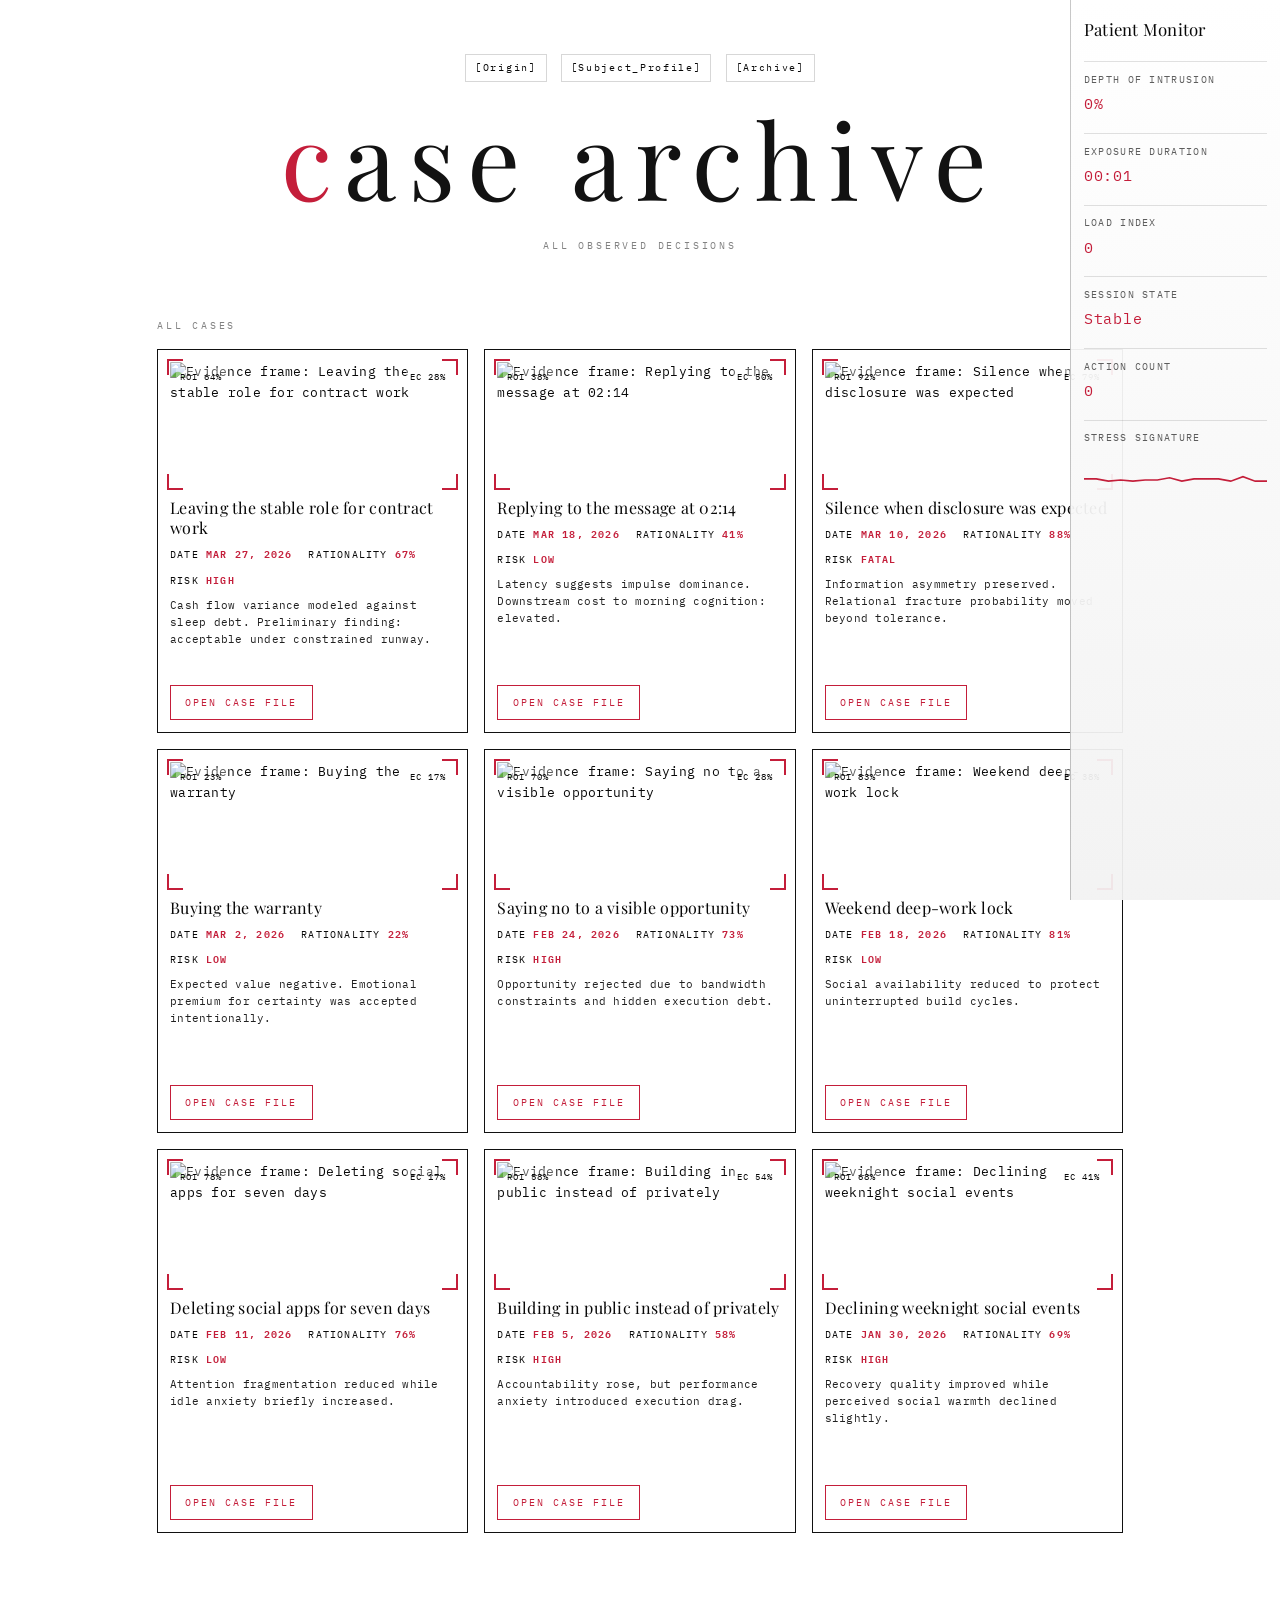
==== archive.html @ 4c3461e7 "feat: implement Subject 0013 rebrand and content-driven static pages (home, archive, post, profile)" ====
<!DOCTYPE html>
<html lang="en">
<head>
  <meta charset="UTF-8" />
  <meta name="viewport" content="width=device-width, initial-scale=1.0" />
  <title>「subject 0013」 - Archive</title>
  <link rel="preconnect" href="https://fonts.googleapis.com" />
  <link rel="preconnect" href="https://fonts.gstatic.com" crossorigin />
  <link href="https://fonts.googleapis.com/css2?family=IBM+Plex+Mono:ital,wght@0,400;0,500;0,600;1,400&family=Playfair+Display:ital,wght@0,300;0,400;0,500;1,300&display=swap" rel="stylesheet" />
  <link rel="stylesheet" href="styles/main.css" />
</head>
<body data-page="archive">
  <aside class="bio-bar" aria-label="Biometric sidebar">
    <h2 class="bio-title">Patient Monitor</h2>
    <div class="bio-block">
      <p class="bio-label">Depth of Intrusion</p>
      <p class="bio-value"><span id="depthValue">0</span>%</p>
    </div>
    <div class="bio-block">
      <p class="bio-label">Exposure Duration</p>
      <p class="bio-value"><span id="timeValue">00:00</span></p>
    </div>
    <div class="bio-block">
      <p class="bio-label">Load Index</p>
      <p class="bio-value"><span id="loadValue">0</span></p>
    </div>
    <div class="bio-block">
      <p class="bio-label">Session State</p>
      <p class="bio-value"><span id="stateValue">Stable</span></p>
    </div>
    <div class="bio-block">
      <p class="bio-label">Action Count</p>
      <p class="bio-value"><span id="actionValue">0</span></p>
    </div>
    <div class="bio-block">
      <p class="bio-label">Stress Signature</p>
      <svg class="stress-svg" viewBox="0 0 180 50" preserveAspectRatio="none" aria-hidden="true">
        <path id="stressPath" d="M0 25 L20 25 L28 8 L36 43 L44 10 L52 37 L60 25 L180 25"></path>
      </svg>
    </div>
    <div class="bio-ticker" id="bioTicker" data-ticker="Status: Subject Analyzing... Stress Level: Nominal... Depth Reading: Active..." aria-label="Live monitoring ticker"></div>
  </aside>

  <div class="wrap">
    <header class="hero" id="origin">
      <nav class="clinical-nav" id="terminalMenu">
        <a href="index.html" class="clinical-link boot-link">[Origin]</a>
        <a href="profile.html" class="clinical-link boot-link">[Subject_Profile]</a>
        <a href="archive.html" class="clinical-link boot-link">[Archive]</a>
      </nav>
      <h1 class="hero-title">case archive</h1>
      <p class="eye-label">All observed decisions</p>
    </header>

    <main class="main">
      <p class="section-label">All Cases</p>
      <div class="cards" id="archiveCards"></div>
    </main>
  </div>

  <div class="risk-modal" id="riskModal" role="dialog" aria-modal="true" aria-labelledby="riskQuestion" hidden>
    <div class="risk-panel">
      <p id="riskQuestion">Is the outcome worth the damage?</p>
      <div class="risk-actions">
        <button type="button" id="riskAccept">[Accept]</button>
        <button type="button" id="riskRecalculate">[Recalculate]</button>
      </div>
    </div>
  </div>
  <div class="static-overlay" id="staticOverlay" aria-hidden="true"></div>
  <script type="module" src="js/main.js"></script>
</body>
</html>
---- styles/main.css ----
@import url("./base/variables.css");
@import url("./base/reset.css");
@import url("./base/typography.css");
@import url("./layout/shell.css");
@import url("./layout/navigation.css");
@import url("./layout/biometric.css");
@import url("./components/cards.css");
@import url("./components/simulator.css");
@import url("./components/modals.css");
@import url("./components/post.css");
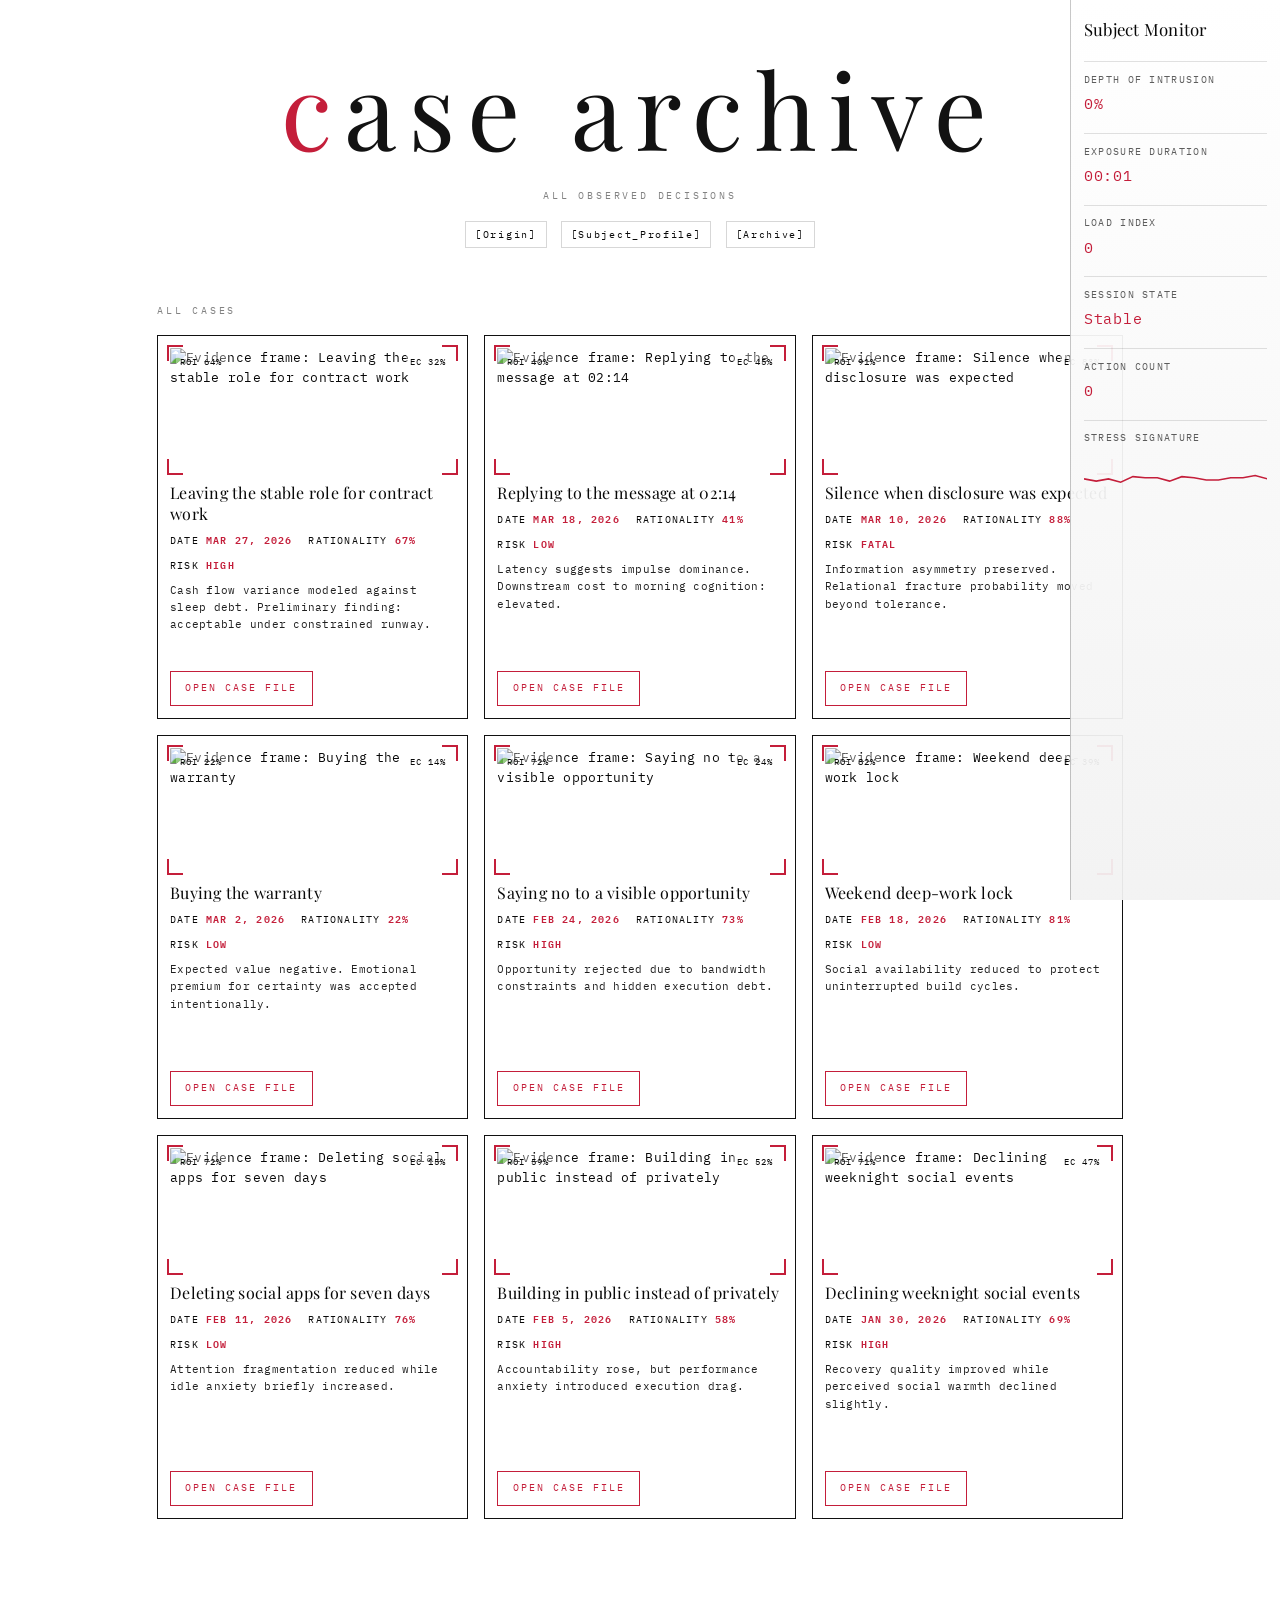
==== commit e5e7017a: "Polish mobile layout and remove redundant nav code" ====
--- a/archive.html
+++ b/archive.html
@@ -11,7 +11,7 @@
 </head>
 <body data-page="archive">
   <aside class="bio-bar" aria-label="Biometric sidebar">
-    <h2 class="bio-title">Patient Monitor</h2>
+    <h2 class="bio-title">Subject Monitor</h2>
     <div class="bio-block">
       <p class="bio-label">Depth of Intrusion</p>
       <p class="bio-value"><span id="depthValue">0</span>%</p>
@@ -43,13 +43,13 @@
 
   <div class="wrap">
     <header class="hero" id="origin">
-      <nav class="clinical-nav" id="terminalMenu">
+      <h1 class="hero-title">case archive</h1>
+      <p class="eye-label">All observed decisions</p>
+      <nav class="clinical-nav">
         <a href="index.html" class="clinical-link boot-link">[Origin]</a>
         <a href="profile.html" class="clinical-link boot-link">[Subject_Profile]</a>
         <a href="archive.html" class="clinical-link boot-link">[Archive]</a>
       </nav>
-      <h1 class="hero-title">case archive</h1>
-      <p class="eye-label">All observed decisions</p>
     </header>
 
     <main class="main">
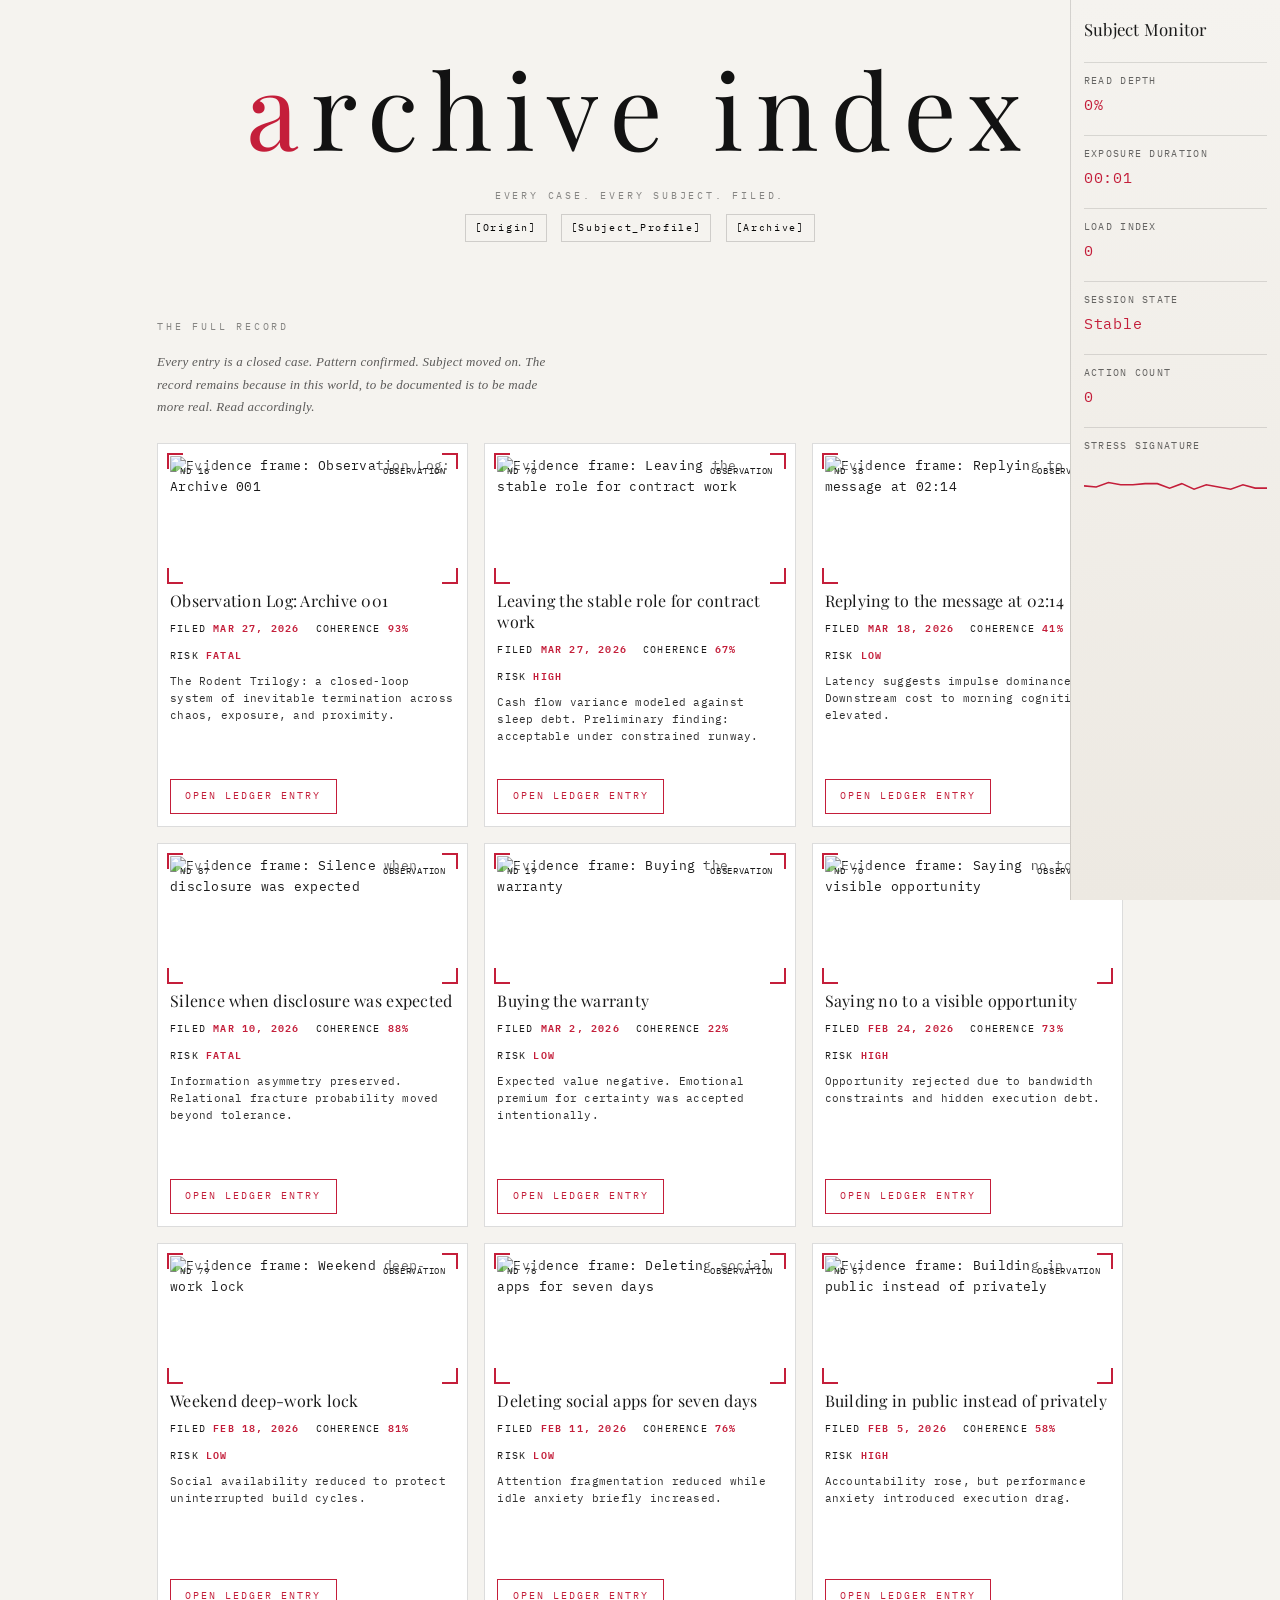
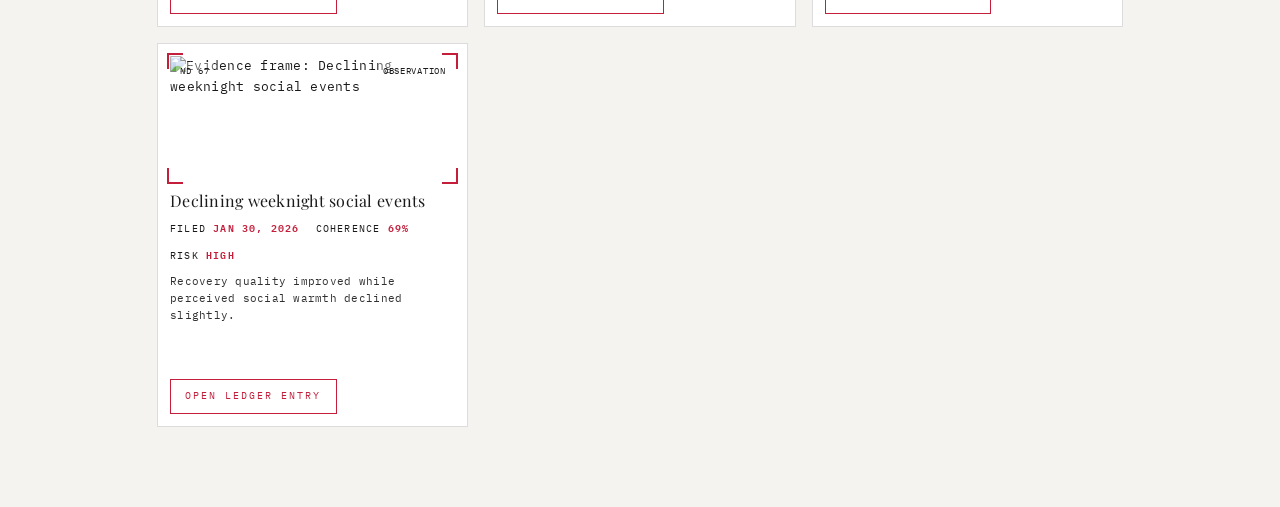
==== commit 2fcfd75e: "align site voice and UI with story bible" ====
--- a/archive.html
+++ b/archive.html
@@ -10,10 +10,10 @@
   <link rel="stylesheet" href="styles/main.css" />
 </head>
 <body data-page="archive">
-  <aside class="bio-bar" aria-label="Biometric sidebar">
+  <aside class="bio-bar" aria-label="Subject monitor">
     <h2 class="bio-title">Subject Monitor</h2>
     <div class="bio-block">
-      <p class="bio-label">Depth of Intrusion</p>
+      <p class="bio-label">Read depth</p>
       <p class="bio-value"><span id="depthValue">0</span>%</p>
     </div>
     <div class="bio-block">
@@ -43,8 +43,8 @@
 
   <div class="wrap">
     <header class="hero" id="origin">
-      <h1 class="hero-title">case archive</h1>
-      <p class="eye-label">All observed decisions</p>
+      <h1 class="hero-title">archive index</h1>
+      <p class="eye-label">Every case. Every subject. Filed.</p>
       <nav class="clinical-nav">
         <a href="index.html" class="clinical-link boot-link">[Origin]</a>
         <a href="profile.html" class="clinical-link boot-link">[Subject_Profile]</a>
@@ -53,21 +53,12 @@
     </header>
 
     <main class="main">
-      <p class="section-label">All Cases</p>
+      <p class="section-label">The full record</p>
+      <p class="archive-intro">Every entry is a closed case. Pattern confirmed. Subject moved on. The record remains because in this world, to be documented is to be made more real. Read accordingly.</p>
       <div class="cards" id="archiveCards"></div>
     </main>
   </div>
 
-  <div class="risk-modal" id="riskModal" role="dialog" aria-modal="true" aria-labelledby="riskQuestion" hidden>
-    <div class="risk-panel">
-      <p id="riskQuestion">Is the outcome worth the damage?</p>
-      <div class="risk-actions">
-        <button type="button" id="riskAccept">[Accept]</button>
-        <button type="button" id="riskRecalculate">[Recalculate]</button>
-      </div>
-    </div>
-  </div>
-  <div class="static-overlay" id="staticOverlay" aria-hidden="true"></div>
   <script type="module" src="js/main.js"></script>
 </body>
 </html>
--- a/styles/main.css
+++ b/styles/main.css
@@ -5,6 +5,5 @@
 @import url("./layout/navigation.css");
 @import url("./layout/biometric.css");
 @import url("./components/cards.css");
-@import url("./components/simulator.css");
 @import url("./components/modals.css");
 @import url("./components/post.css");
